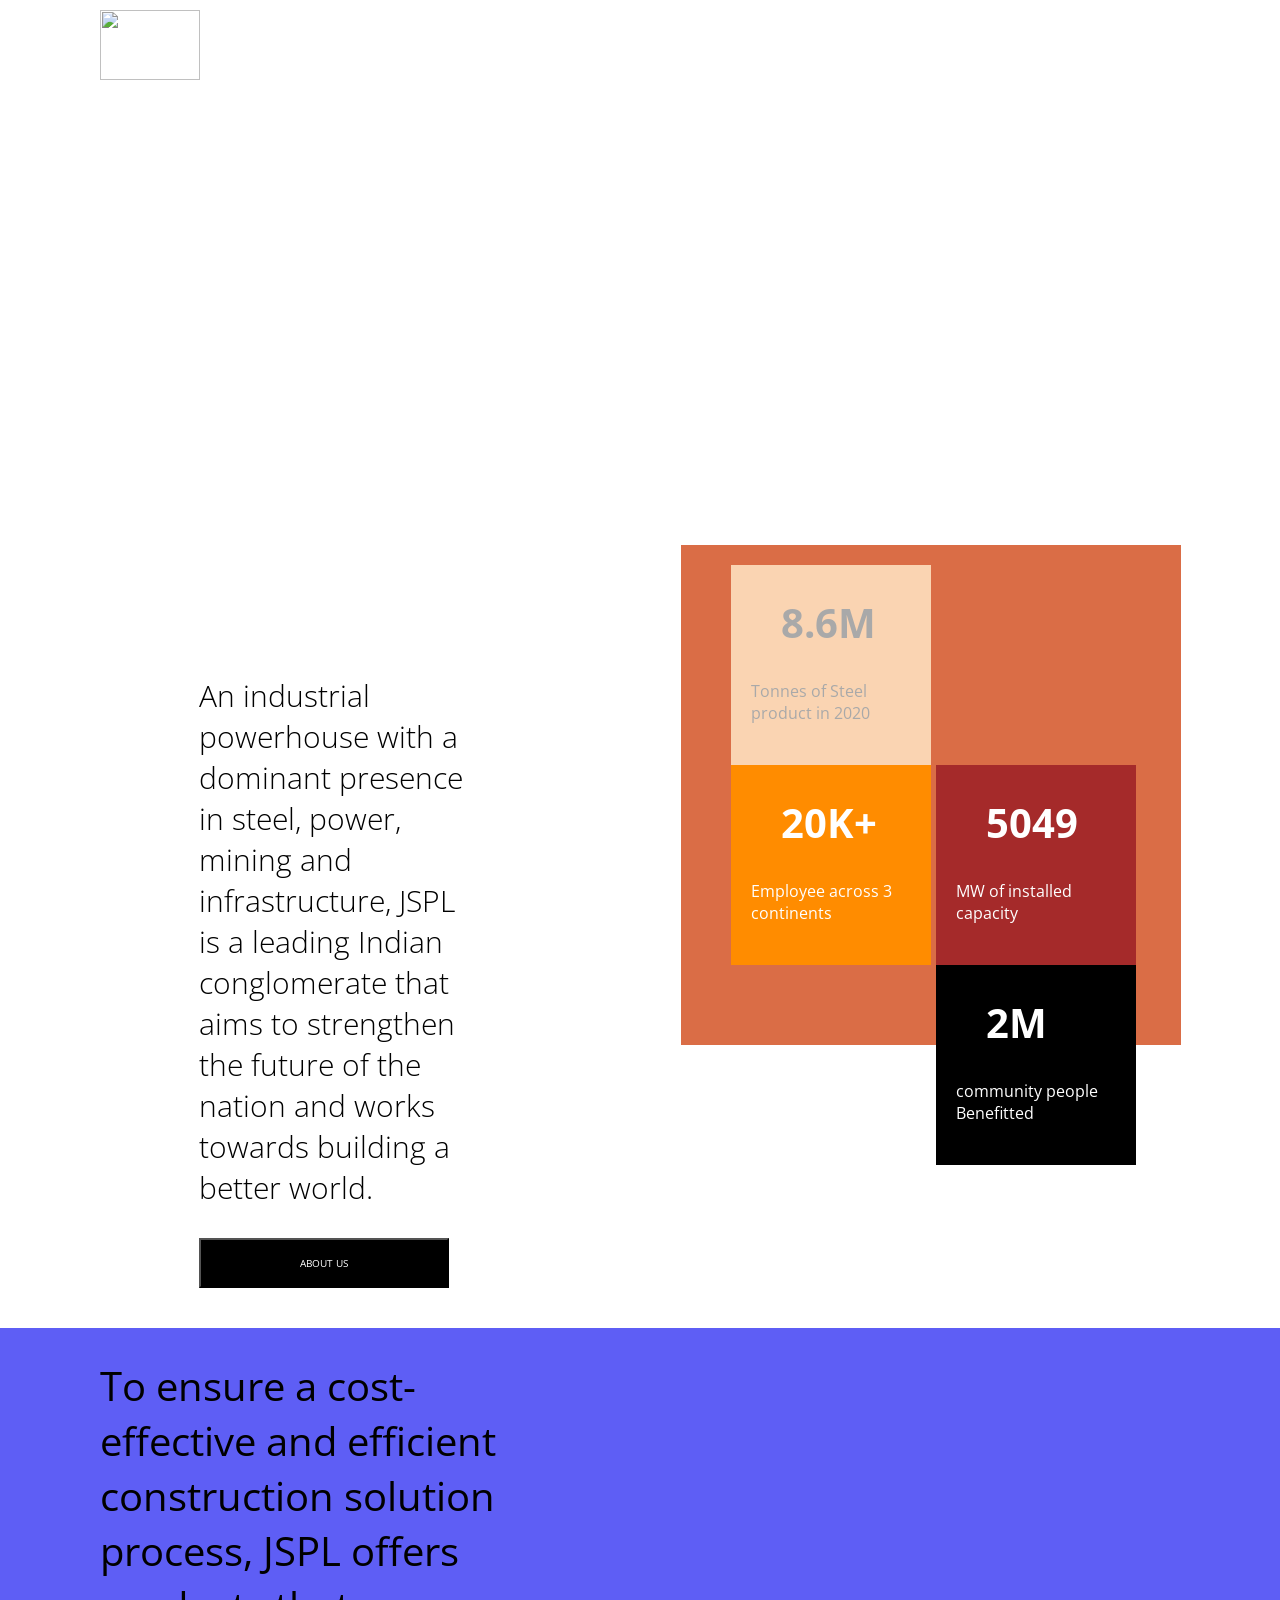
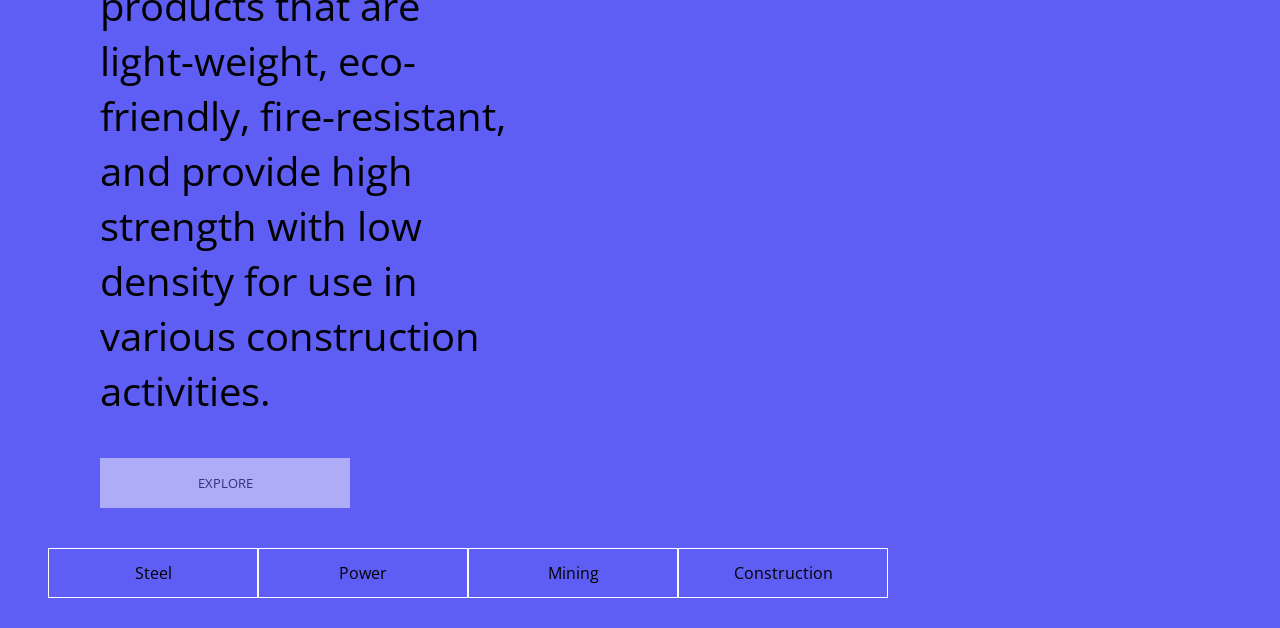
==== index.html @ f0c3167e "added new screens" ====
<!DOCTYPE html>
<html>

<head>
    <title>Steel Plant</title>

    <!-- Css File -->
    <link rel="stylesheet" href="./css/index.css" />

    <!-- Open Sans Font -->
    <link rel="preconnect" href="https://fonts.googleapis.com">
    <link rel="preconnect" href="https://fonts.gstatic.com" crossorigin>
    <link href="https://fonts.googleapis.com/css2?family=Open+Sans:wght@300;400;600;700;800&display=swap"
        rel="stylesheet">
</head>

<body>
    <div class="main-container">
        <div class="first-page-container">
            <video class="background-video" autoplay loop muted>
                <source
                    src="https://d2lptvt2jijg6f.cloudfront.net/jindalsteelpower/custom/1611227461_Landing%20Pg11Jan.mp4"
                    type="video/mp4">
            </video>
            <div class="navbar">
                <img src="https://d3vvmt2ub6odwk.cloudfront.net/static/jspl/dist/images/logo/jspl_logo_content_white.png"
                    width="100px" height="70px">
                <div class="headings">
                    <a>ABOUT US</a> |
                    <a>BUSINESSES</a> |
                    <a>PRODUCTS</a> |
                    <a>PEOPLE</a> |
                    <a>INVESTERS & MEDIA</a> |
                    <a>SUSTAINABILITY</a> |
                    <a>COMMUNITY</a>
                </div>
            </div>
            <div class="title">
                Envisioning Success through innovation
            </div>
        </div>
        <div class="details">
            <div class="about">
                <p class="paragraph">
                    An industrial powerhouse with a dominant presence in steel, power, mining and infrastructure, JSPL
                    is a leading Indian conglomerate that aims to strengthen the future of the nation and works towards
                    building a better world.
                </p>
                <button class="aboutus">
                    About us
                </button>
            </div>
            <div class="company-details">
                <div class="left-box">
                    <div class="inner-box orange-color">
                        <div class="first numbers">8.6M</div>
                        <div class="first text">Tonnes of Steel product in 2020</div>
                    </div>
                    <div class="inner-box dark-orange">
                        <div class="numbers">20K+</div>
                        <div class="text">Employee across 3 continents</div>
                    </div>
                </div>
                <div class="right-box">
                    <div class="inner-box brown-color">
                        <div class="numbers">5049</div>
                        <div class="text">MW of installed capacity</div>
                    </div>
                    <div class="inner-box block-color">
                        <div class="numbers">2M</div>
                        <div class="text">community people Benefitted</div>
                    </div>
                </div>
            </div>
        </div>
        <div class="work-place">
            <p>To ensure a cost-effective and efficient construction solution process, JSPL offers products that are
                light-weight, eco-friendly, fire-resistant, and provide high strength with low density for use in
                various construction activities.</p>
            <button class="explore">EXPLORE</button>  
            <ul class="nav-tab">
                <div class="nav-item">Steel</div>
                <div class="nav-item">Power</div>
                <div class="nav-item">Mining</div>
                <div class="nav-item">Construction</div>
            </ul>  
        </div>
    </div>
</body>

</html>
---- css/index.css ----
*{
    box-sizing: border-box;
    font-family: 'Open Sans', sans-serif;
}
body{
    margin: 0;
}
.main-container{
    max-width: 1600px;
    margin: auto;
}

.first-page-container{
    min-height: 70vh; 
}

.background-video{
    height: 100%;
    width: 100%;
    object-fit: cover;
}

.navbar{
    position: absolute;
    display: flex;
    top:0;
    justify-content: space-between;
    width: 100%;
    color: white;
    padding-top: 10px ;
    padding-left: 100px;
}

.headings{
    display: flex;
    justify-content: space-between;
    width: 90%;
    color: white;
    padding-top: 40px ;
    padding-left: 50px;
    padding-right: 50px;
}

.headings a:hover{
    font-size: 25px;
    transition-duration: 0.5s;
}

.title{
    position: absolute;
    font-size: 50px;
    top: 200px;
    width: 700px;
    padding-left: 150px;
    color: white;
    font-weight: bold;
}

.details{
    display: flex;
    justify-content: space-around;
    width: 100%;
}

.about{
    display: flex;
    flex-direction: column;
    padding-left: 100px;
    width: 30%;
}

.paragraph{
    font-weight: lighter;
    font-size: 30px;
}

.aboutus{
    width: 250px;
    height: 50px;
    background-color: black;
    font-size: 10px;
    color: white;
    text-transform: uppercase;
}   

.aboutus:hover{
    width: 260px;
    height: 55px;
    background-color: tomato;
    font-size: 15px;
    border: none;
    transition-duration: 0.5s;
    transition-timing-function: ease-in-out;
    transform-style: preserve-3d;
}

.company-details{ 
    background-color: rgba(209, 73, 24, 0.8);
    width: 500px;
    height: 500px;
    margin-top: -100px;
    display: flex;
    z-index: 9999;
}

.left-box{
    display: flex;
    flex-direction: column;
    margin-top: 20px;
    margin-left: 50px;
}

.inner-box{
    width: 200px;
    height: 200px;
}

.orange-color{
    background-color: rgb(250, 212, 178);
}

.dark-orange{
    background-color:darkorange ;
}

.first{
    color: darkgrey !important;
}

.numbers{
    font-weight: bold;
    font-size: 40px;
    color: white;
    padding-left: 50px;
    padding-top: 30px;
}

.right-box{
    display: flex;
    flex-direction: column;
    margin: 5px;
    margin-top: 220px;
    margin-bottom: auto;
}

.brown-color{
    background-color: brown;
}

.block-color{
    background-color: black;
}

.text{
    color: white;
    padding: 20px;
    padding-top: 30px;
}

.work-place{
    background-color: rgb(94, 94, 245);
    width: 100%;
    min-height: 100vh;
    margin-top: 30px;
}

.work-place p{
    width: 40%;
    font-size: 40px;
    padding-left: 100px;
    padding-top: 30px;
}

.explore{
    width: 250px;
    height: 50px;
    background-color: snow;
    border: none;
    margin-left: 100px;
    opacity: 0.5;
}

.explore:hover{
    width: 260px;
    height: 55spx;
    background-color: black;
    color: white;
    font-size: 15px;
    transition-duration: 0.5s;
    opacity: 1;
}

.nav-tab{
    display: flex;
    justify-content:center;
    width: 70%;
    margin-top: 40px;
}

.nav-item{
    display: flex;
    justify-content: center;
    border: 1px solid white;
    height: 50px;
    width: 210px;
    align-items: center;
}

.nav-item:hover{
    height: 50px;
    width: 220px;
    background-color: white;
    transition-duration: 0.5s;
}
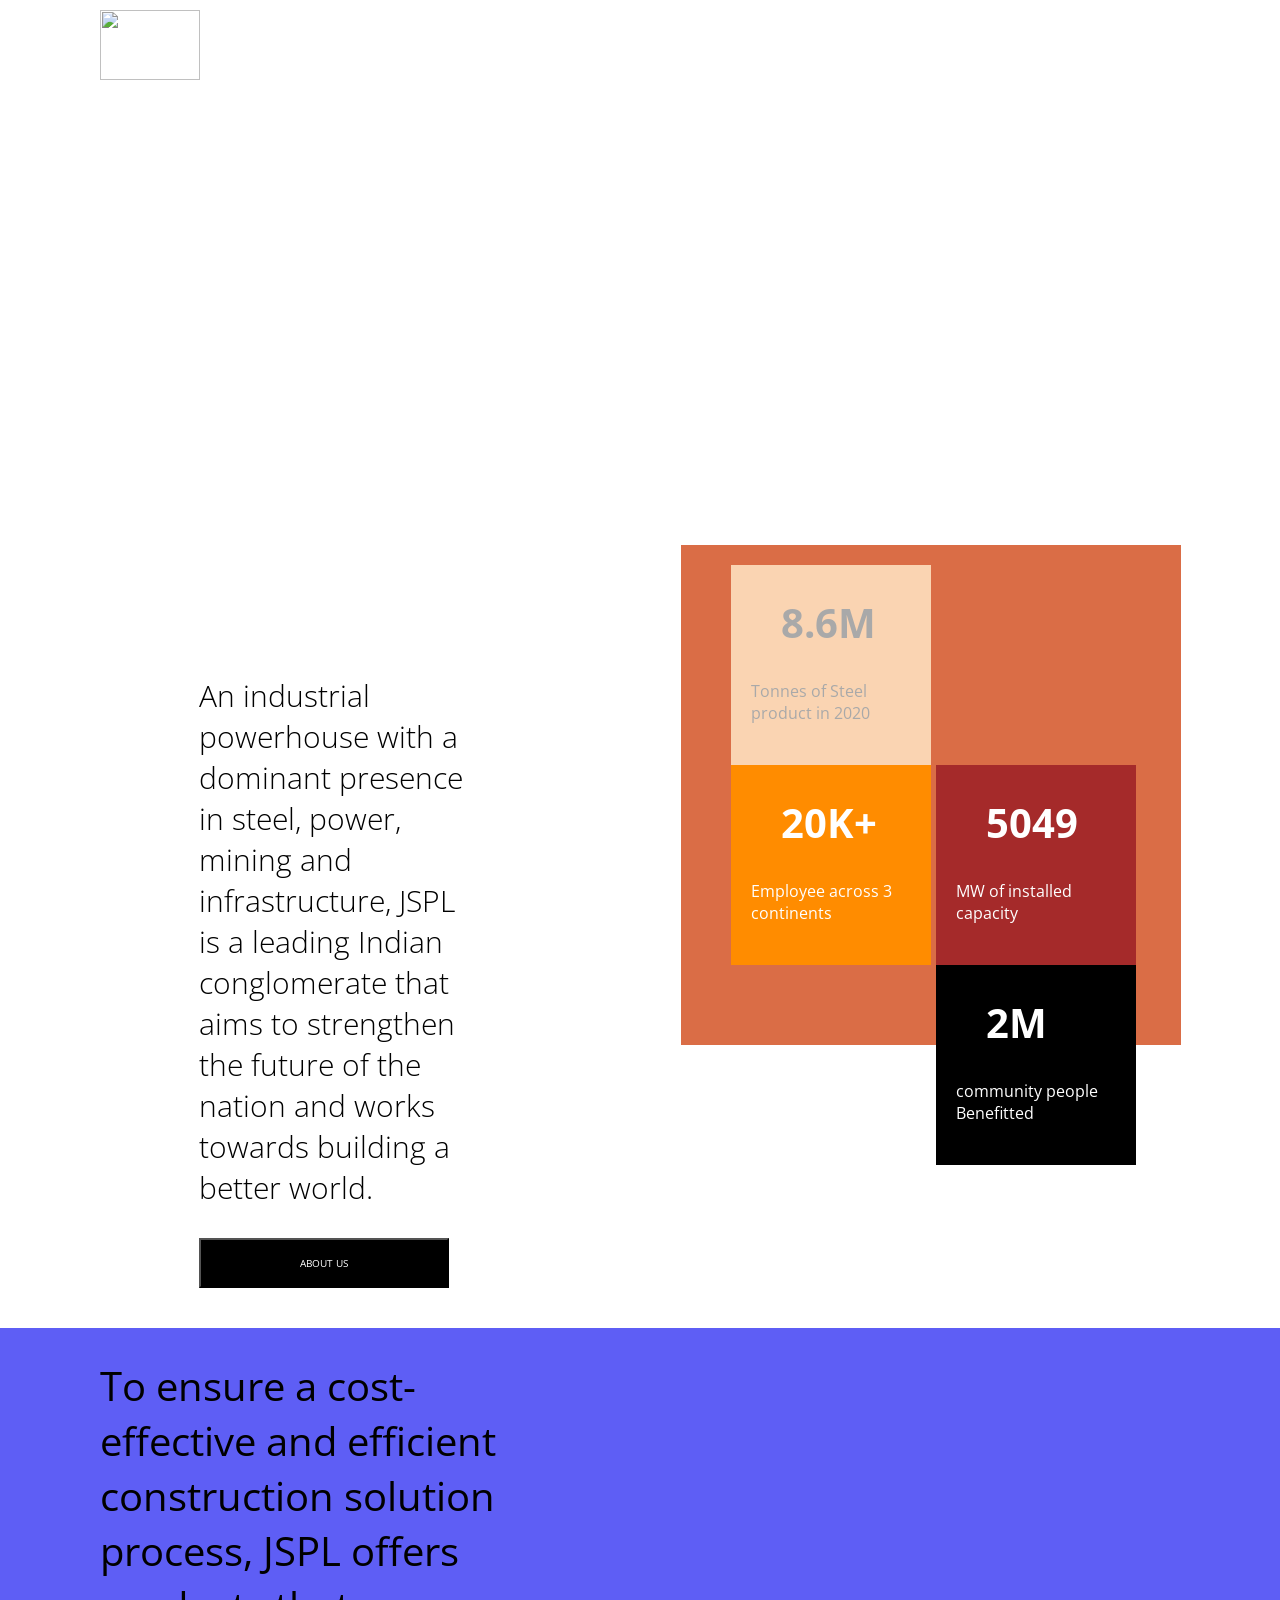
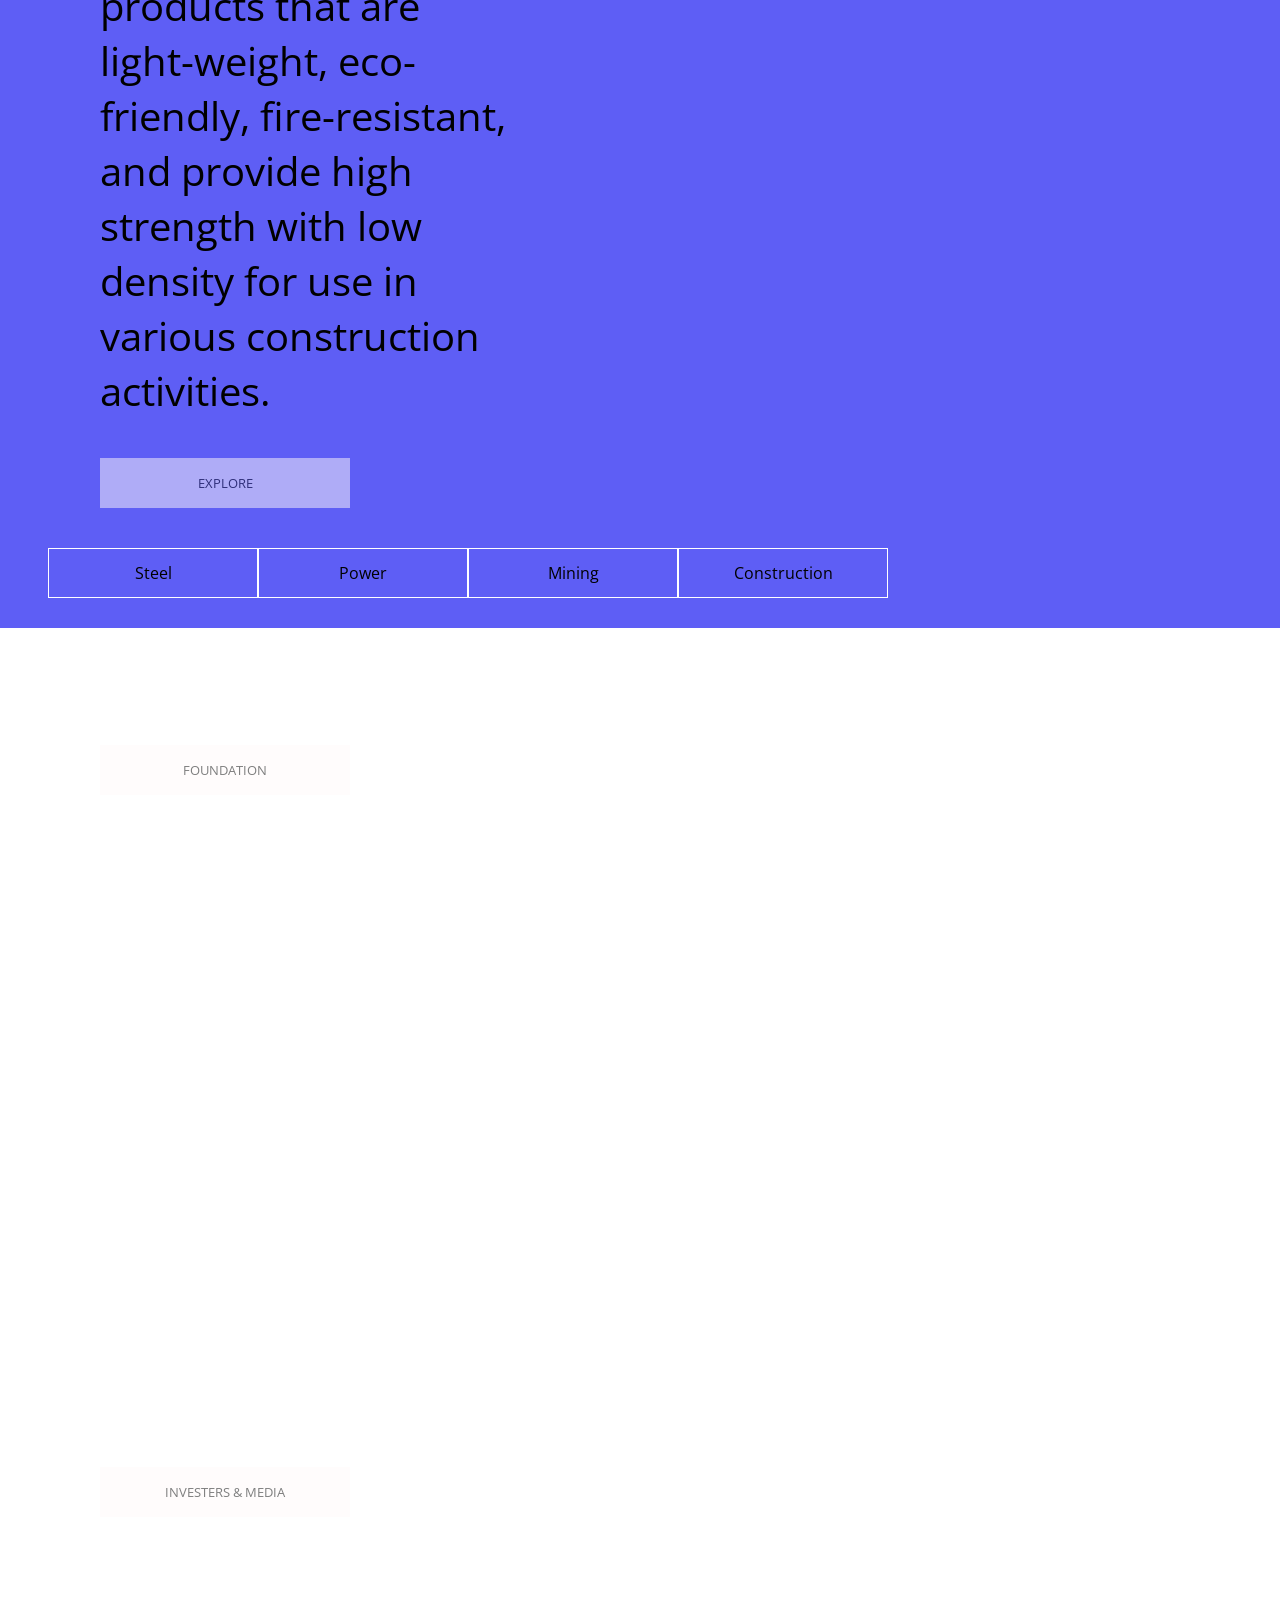
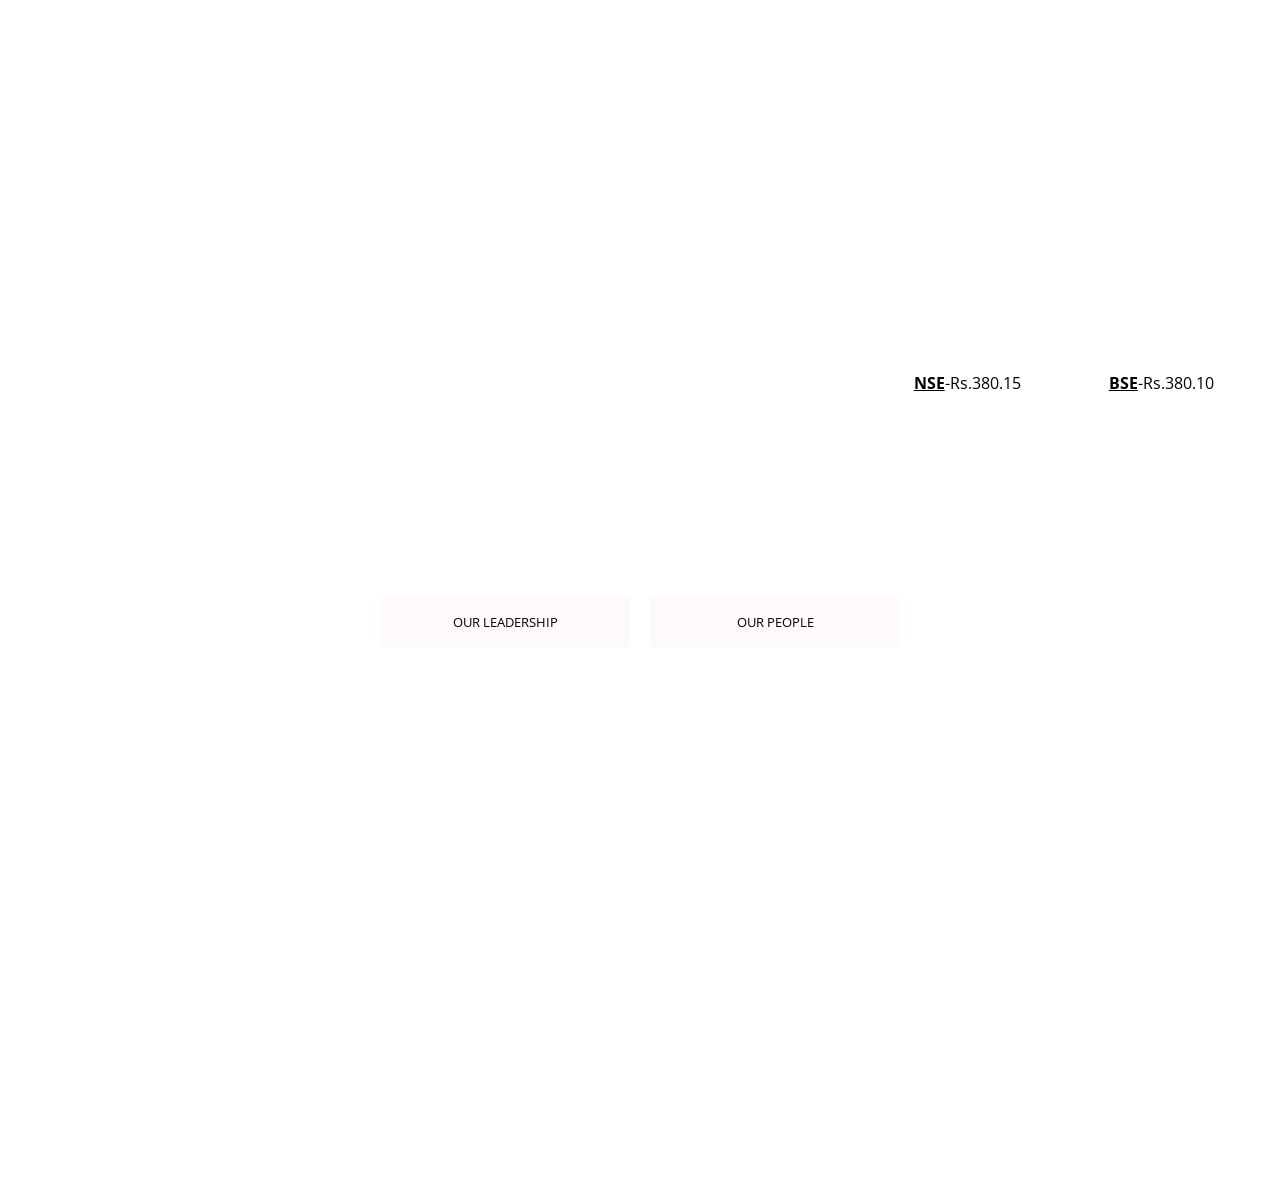
==== commit 32e69e58: "to new screens" ====
--- a/index.html
+++ b/index.html
@@ -77,13 +77,75 @@
             <p>To ensure a cost-effective and efficient construction solution process, JSPL offers products that are
                 light-weight, eco-friendly, fire-resistant, and provide high strength with low density for use in
                 various construction activities.</p>
-            <button class="explore">EXPLORE</button>  
+            <button class="explore">EXPLORE</button>
             <ul class="nav-tab">
                 <div class="nav-item">Steel</div>
                 <div class="nav-item">Power</div>
                 <div class="nav-item">Mining</div>
                 <div class="nav-item">Construction</div>
-            </ul>  
+            </ul>
+        </div>
+        <div class="building-a-better-community">
+            <div>
+                <div class="building">Building a better community</div>
+                <button class="explore">FOUNDATION</button>
+            </div>
+            <div class="item-container">
+                <div class="item-counter-container">
+                    <div class="item-container-heading">20+</div>
+                    <div class="item-container-info">CSR Project</div>
+                </div>
+                <div class="item-counter-container">
+                    <div class="item-container-heading">10K+</div>
+                    <div class="item-container-info">scholarships for poor & underprivileged students</div>
+                </div>
+                <div class="item-counter-container">
+                    <div class="item-container-heading">78K+</div>
+                    <div class="item-container-info">Students empowered through quality education</div>
+                </div>
+                <div class="item-counter-container">
+                    <div class="item-container-heading">30Lakh+</div>
+                    <div class="item-container-info">saplings planted</div>
+                </div>
+            </div>
+        </div>
+        <div class="Journey-of-Sustainable-Growth">
+            <div>
+                <div class="building">Journey of Sustainable Growth</div>
+                <button class="explore">INVESTERS & MEDIA</button>
+            </div>
+            <div class="item-container">
+                <div class="item-counter-container">
+                    <div class="item-container-heading">8.6 MTPA</div>
+                    <div class="item-container-info">Steel Produced</div>
+                </div>
+                <div class="item-counter-container">
+                    <div class="item-container-heading">5049 MW</div>
+                    <div class="item-container-info">Installed capacity</div>
+                </div>
+                <div class="item-counter-container">
+                    <div class="item-container-heading">40K Cr</div>
+                    <div class="item-container-info"> Consolidated Gross Revenue</div>
+                </div>
+                <div class="rs-container">
+                    <div class="nse-rs">
+                        <div class="nse">NSE</div>
+                        <div class="rs">-Rs.380.15</div>
+                    </div>
+                    <div class="nse-rs">
+                        <div class="nse">BSE</div>
+                        <div class="rs">-Rs.380.10</div>
+                    </div>
+                </div>
+            </div>
+        </div>
+        <div class="Visionary-Experts">
+            <div class="Passionate-Minds">Visionary Experts & Passionate Minds</div>
+            <div class="button">
+                <button class="OUR-LEADERSHIP">OUR LEADERSHIP</button>
+                <button class="OUR-LEADERSHIP">OUR PEOPLE</button>
+            </div>
+            
         </div>
     </div>
 </body>
--- a/css/index.css
+++ b/css/index.css
@@ -39,6 +39,7 @@
     padding-top: 40px ;
     padding-left: 50px;
     padding-right: 50px;
+    cursor:pointer;
 }
 
 .headings a:hover{
@@ -211,4 +212,116 @@
     width: 220px;
     background-color: white;
     transition-duration: 0.5s;
+}
+
+.building-a-better-community{
+    background-image: url("https://d2lptvt2jijg6f.cloudfront.net/jindalsteelpower/custom/1604139489_sustainable-bg.jpg");
+    width: 100%;
+    min-height: 80vh;
+    margin-top: 2px;
+    display: flex;
+    flex-direction: column;
+    justify-content: space-between;
+    padding-bottom: 30px;
+}
+
+.building{
+    color: white;
+    font-weight: bold;
+    font-size: 40px;
+    padding-left: 100px;
+    padding-top: 30px;
+    padding-bottom: 30px;
+}
+
+.item-container{
+    display: flex;
+    justify-content:space-around;
+}
+
+.item-counter-container{
+    display: flex;
+    flex-direction: column;
+    align-items: center;
+    max-width: 150px;
+}
+
+.item-container-heading{
+    color: white;
+    font-weight: bold;
+    font-size: 40px;
+}
+
+.item-container-info{
+    color: white;
+    font-size: 20px;
+}
+
+.Journey-of-Sustainable-Growth{
+    background-image: url("https://d2lptvt2jijg6f.cloudfront.net/jindalsteelpower/custom/jindalsteelpower/1608638148_our-latest-bg.jpg");
+    width: 100%;
+    min-height: 80vh;
+    margin-top: 2px;
+    display: flex;
+    flex-direction: column;
+    justify-content: space-between;
+    padding-bottom: 30px;
+}
+
+.rs-container{
+    display: flex;
+    justify-content: space-between;
+    background-color: white;
+    width: 300px;
+    height: 30px;
+    align-items: center;
+    margin-top: 90px;
+}
+
+.nse-rs{
+    display: flex;
+}
+
+.nse{
+    text-decoration: underline;
+    font-weight: bold;
+    cursor: pointer;
+}
+
+.Visionary-Experts{
+    background-image: url("https://d2lptvt2jijg6f.cloudfront.net/jindalsteelpower/custom/1606902107_Visionary_index_bg1.jpg");
+    width: 100%;
+    height: 80vh;
+}
+
+.Passionate-Minds{
+    display: flex;
+    justify-content: center;
+    color: white;
+    font-weight: bold;
+    font-size: 40px;
+    padding-top: 30px;
+}
+
+.button{
+    display: flex;
+    justify-content: center;
+    padding-top: 30px;
+}
+
+.OUR-LEADERSHIP{
+    width: 250px;
+    height: 50px;
+    background-color: snow;
+    border: none;
+    margin:10px;
+}
+
+.OUR-LEADERSHIP:hover{
+    width: 250px;
+    height: 55px;
+    background-color: black;
+    color: white;
+    font-size: 15px;
+    transition-duration: 0.5s;
 }
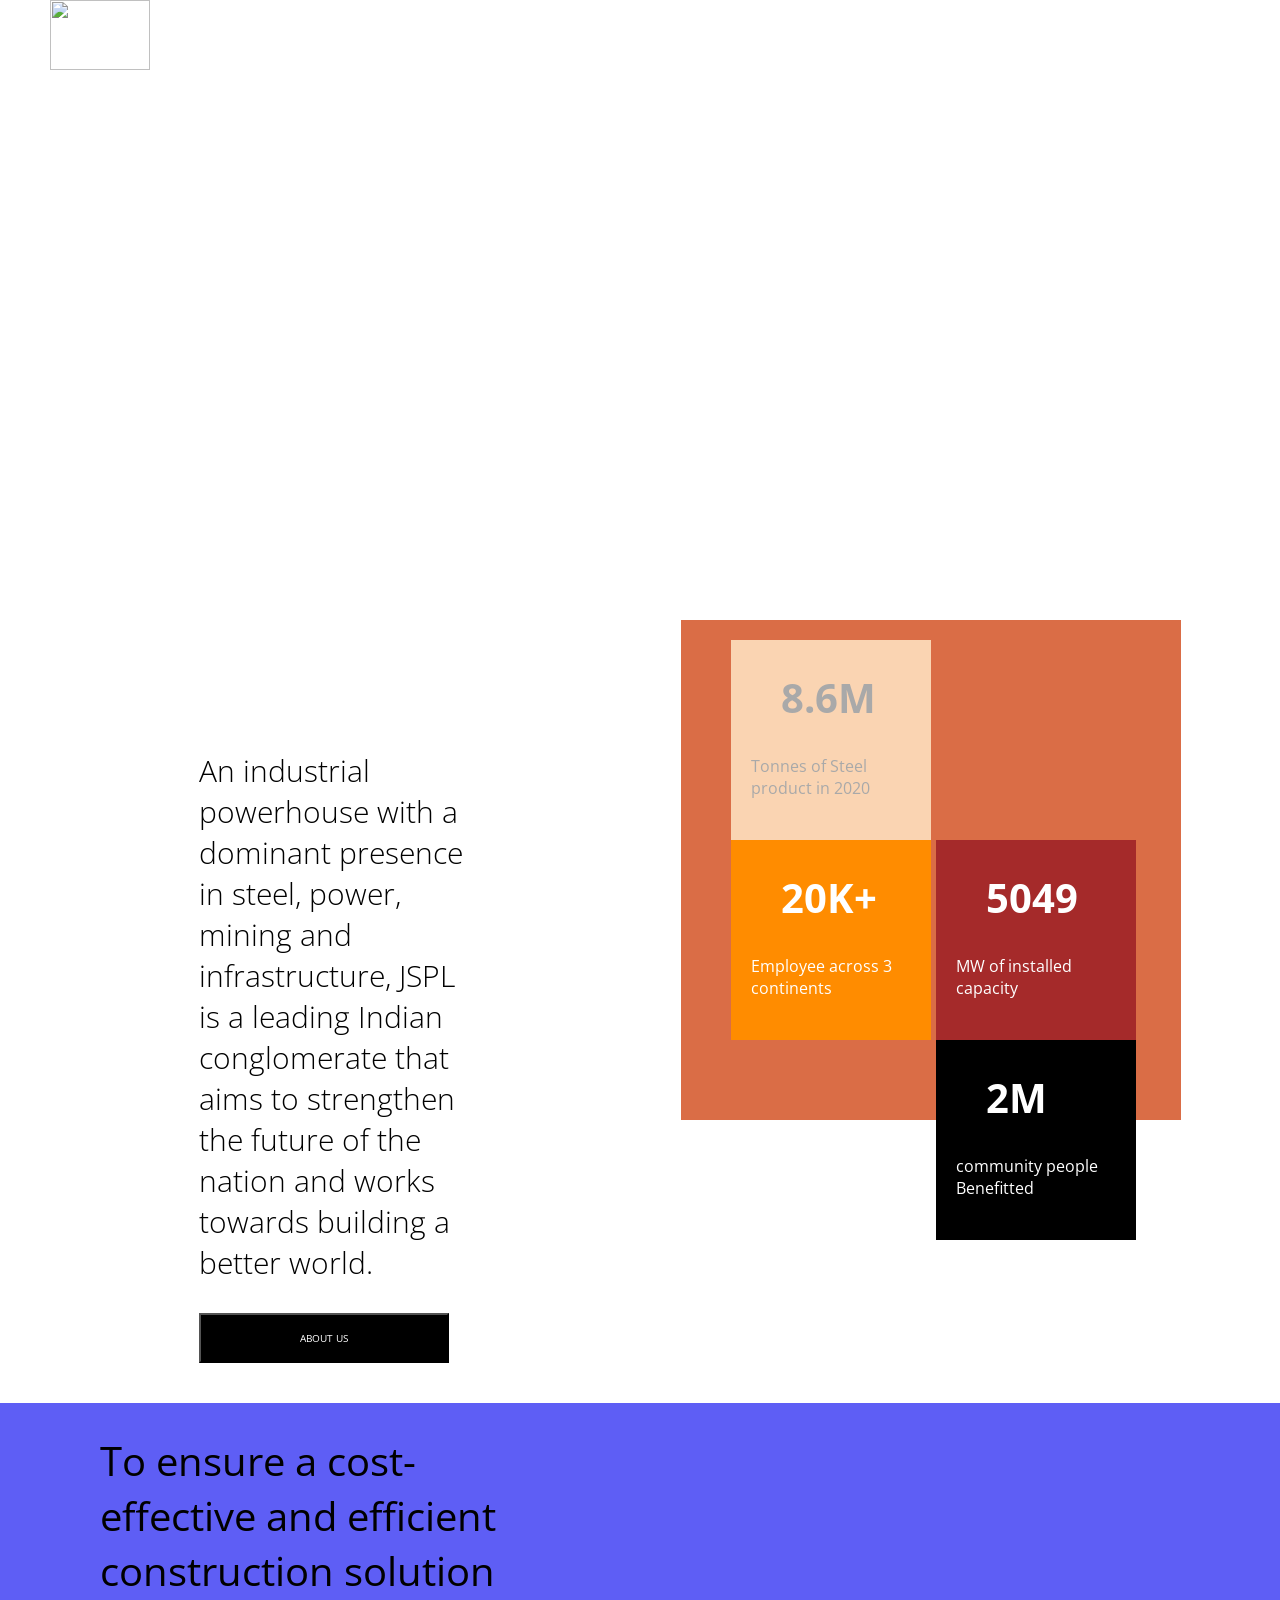
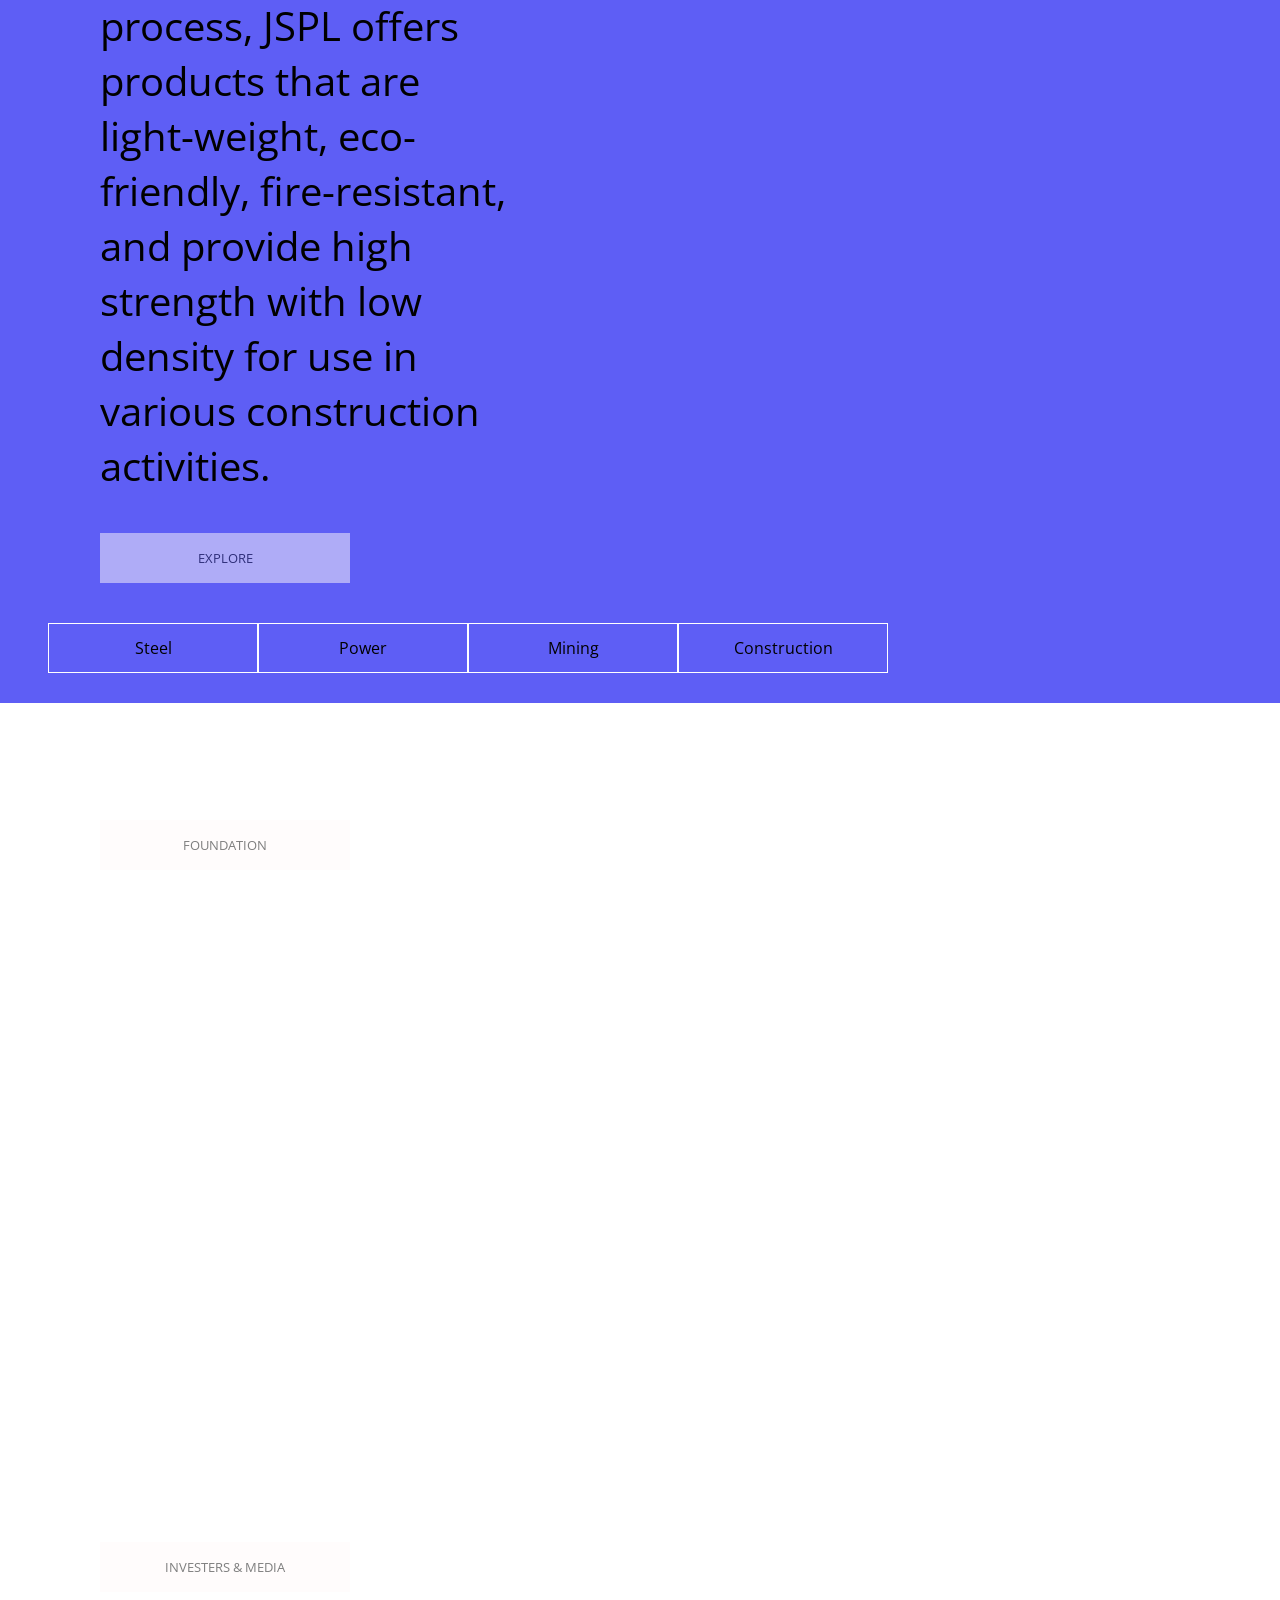
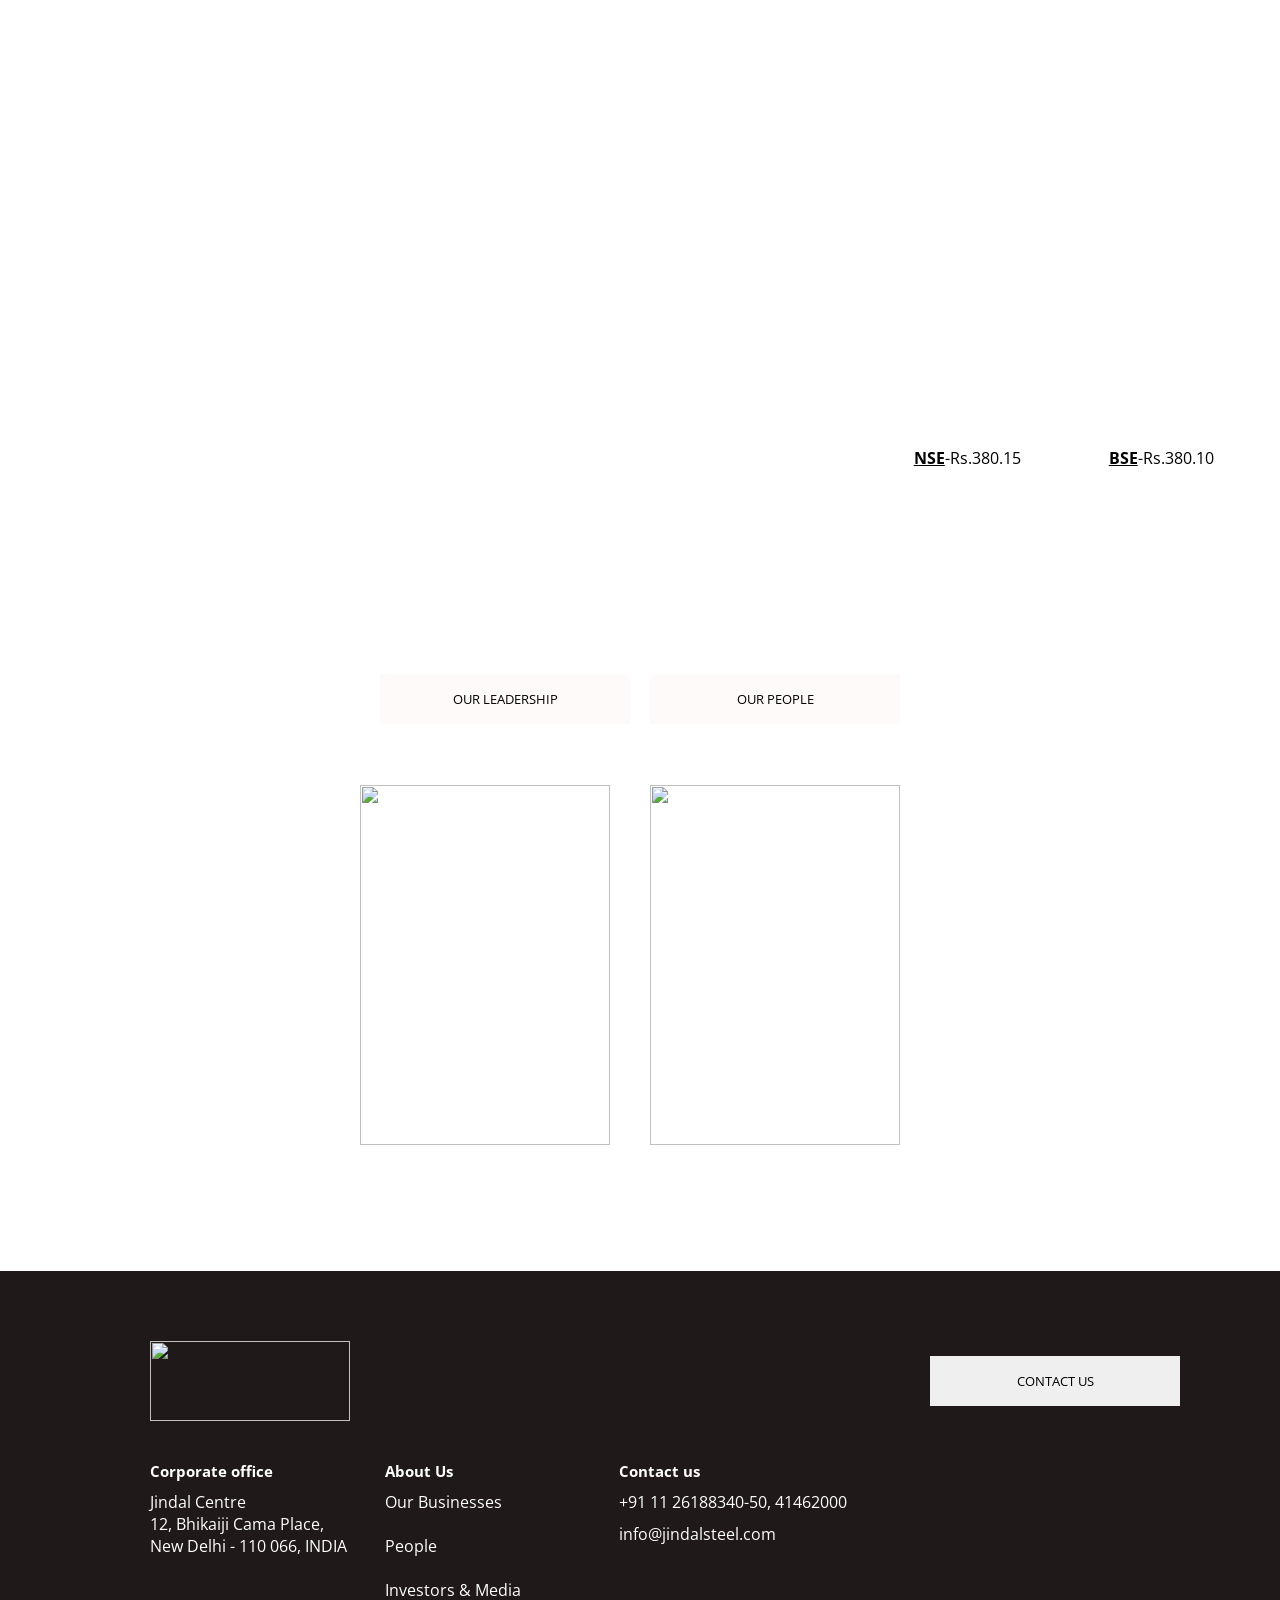
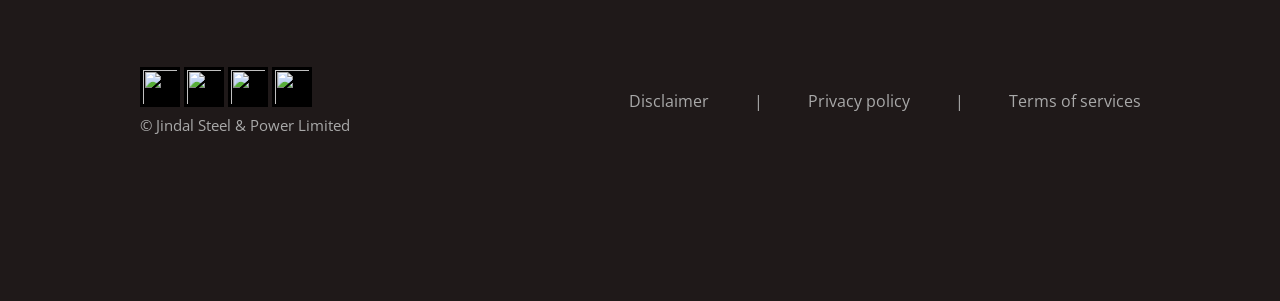
==== commit 7f61a984: "new files" ====
--- a/index.html
+++ b/index.html
@@ -34,6 +34,25 @@
                     <a>SUSTAINABILITY</a> |
                     <a>COMMUNITY</a>
                 </div>
+                <div id="mybtn" class="menu-image">
+                    <img class="image-fit" src="https://d3vvmt2ub6odwk.cloudfront.net/static/jspl/dist/images/icons/menu.png" alt=""/>
+                </div>
+                <div id="mymodal" class="modal">
+                    <div class="modal-content">
+                        <div class="modal-header">
+                            <span class="close">&times;</span>
+                        </div>
+                        <div class="modal-body">
+                            <div>ABOUT US</div>
+                            <div>BUSINESSES</div>
+                            <div>PRODUCTS</div>
+                            <div>PEOPLE</div>
+                            <div>INVESTERS & MEDIA</div>
+                            <div>SUSTAINABILITY</div>
+                            <div>COMMUNITY</div>
+                        </div>
+                    </div>
+                </div>
             </div>
             <div class="title">
                 Envisioning Success through innovation
@@ -145,9 +164,104 @@
                 <button class="OUR-LEADERSHIP">OUR LEADERSHIP</button>
                 <button class="OUR-LEADERSHIP">OUR PEOPLE</button>
             </div>
-            
+            <div class="Visionary-Experts-image">
+                <div class="gallery-item">
+                    <img class="images"
+                        src="https://d2lptvt2jijg6f.cloudfront.net/jindalsteelpower/post/1610887750_Akhauri-Sinha.jpg">
+                    <div class="name">Mr.Akhauri sinha</div>
+                    <div class="person-details">Director Finance (Designate)</div>
+                </div>
+                <div class="gallery-item">
+                    <img class="images"
+                        src="https://d2lptvt2jijg6f.cloudfront.net/jindalsteelpower/post/1610886755_V-R-Sharma.jpg">
+                    <div class="name">Mr. V. R. Sharma</div>
+                    <div class="person-details">Managing Director, JSPL
+                    </div>
+                </div>
+                <div class="gallery-item">
+                    <img class="images"
+                        src="https://d2lptvt2jijg6f.cloudfront.net/jindalsteelpower/post/1610887580_naveen-jindal.jpg">
+                    <div class="name">Mr. Naveen Jindal</div>
+                    <div class="person-details">Chairman, JSPL</div>
+                </div>
+                <div class="gallery-item">
+                    <img class="images"
+                        src="https://d2lptvt2jijg6f.cloudfront.net/jindalsteelpower/post/1610886687_Shallu-Jindal.jpg">
+                    <div class="name">Ms. Shallu Jindal</div>
+                    <div class="person-details">Director, JSPL</div>
+                </div>
+            </div>
+        </div>
+        <div class="jindal-steel-plant">
+            <div class="icon-and-button">
+                <img class="jindal-icon"
+                    src="https://d2lptvt2jijg6f.cloudfront.net/jindalsteelpower/custom/1618572300_jspl_logo-w.png">
+                <button class="contact-us">CONTACT US</button>
+            </div>
+            <div class="address-details">
+                <div class="address">
+                    <div class="Corporate-office">Corporate office</div>
+                    <div class="Corporate-office-address">
+                        Jindal Centre<br>
+
+                        12, Bhikaiji Cama Place,<br>
+
+                        New Delhi - 110 066, INDIA
+                    </div>
+                </div>
+                <div class="address">
+                    <div class="Corporate-office">About Us</div>
+                    <div class="Corporate-office-address">
+                        Our Businesses<br><br>
+                        People<br><br>
+                        Investors & Media
+                    </div>
+                </div>
+                <div class="address">
+                    <div class="Corporate-office">Contact us</div>
+                    <div class="contact-no">+91 11 26188340-50, 41462000</div>
+                    <div class="contact-no">info@jindalsteel.com</div>
+                </div>
+            </div>
+            <div class="last-line">
+                <div class="media">
+                    <div>
+                        <img class="social-media" src="https://d3vvmt2ub6odwk.cloudfront.net/static/jspl/dist/images/icons/facebook.svg">
+                        <img class="social-media" src="https://d3vvmt2ub6odwk.cloudfront.net/static/jspl/dist/images/icons/twitter.svg">
+                        <img class="social-media" src="https://d3vvmt2ub6odwk.cloudfront.net/static/jspl/dist/images/icons/linkedin.svg">
+                        <img class="social-media" src="https://d3vvmt2ub6odwk.cloudfront.net/static/jspl/dist/images/icons/youtube.svg">
+                    </div>
+                    <div class="Jindal-Steel-Power-Limited">© Jindal Steel & Power Limited</div>
+                </div>
+                <div class="Disclaimer">
+                    <a>Disclaimer</a> 
+                    <div>|</div>
+                    <a>Privacy policy</a>
+                    <div>|</div> 
+                    <a>Terms of services</a>
+                </div>
+            </div>
         </div>
     </div>
 </body>
 
+<script>
+    var modalStyle=document.getElementById("mymodal");
+    var myButton=document.getElementById("mybtn");
+    var span=document.getElementsByClassName("close")[0];
+
+    myButton.onclick=function(){
+        modalStyle.style.display="block";
+    }
+
+    span.onclick=function(){
+        modalStyle.style.display="none";
+    }
+
+    window.onclick=function(event){
+        if (event.target == modalStyle) {
+            modalStyle.style.display="none";
+        }
+    }
+</script>
 </html>
--- a/css/index.css
+++ b/css/index.css
@@ -11,7 +11,14 @@
 }
 
 .first-page-container{
-    min-height: 70vh; 
+    height: 80vh; 
+    position: relative;
+}
+
+@media screen and (max-width:700px) {
+    .first-page-container{
+        height: 100vh;
+    }
 }
 
 .background-video{
@@ -27,32 +34,115 @@
     justify-content: space-between;
     width: 100%;
     color: white;
-    padding-top: 10px ;
-    padding-left: 100px;
+    padding: 0 50px;
+    align-items: center;
 }
 
 .headings{
-    display: flex;
-    justify-content: space-between;
-    width: 90%;
     color: white;
     padding-top: 40px ;
-    padding-left: 50px;
-    padding-right: 50px;
     cursor:pointer;
-}
-
-.headings a:hover{
-    font-size: 25px;
-    transition-duration: 0.5s;
+    padding: 40px 30px 0px 30px;
+}
+@media screen and (max-width:990px) {
+    .headings{
+        display: none;
+    }
+}
+
+@media screen and (min-width:990px) {
+    .menu-image{
+        display: none;
+    }
+}
+.menu-image{
+    width: 30px;
+    height: 30px;
+    cursor: pointer;
+}
+.image-fit{
+    width: 100%;
+    height: 100%;
+}
+
+.modal {
+    display: none; 
+    position: fixed; 
+    z-index: 1; 
+    padding-top: 100px; 
+    left: 0;
+    top: 0;
+    width: 100%; 
+    height: 100%; 
+    overflow: auto; 
+    background-color: rgb(0,0,0); 
+    background-color: rgba(0,0,0,0.4); 
+  }
+
+  .modal-content {
+    position: relative;
+    background-color: #1f1a1a;
+    margin: auto;
+    padding: 0;
+    width: 80%;
+    box-shadow: 0 4px 8px 0 rgba(0,0,0,0.2),0 6px 20px 0 rgba(0,0,0,0.19);
+    -webkit-animation-name: animatetop;
+    -webkit-animation-duration: 0.4s;
+    animation-name: animatetop;
+    animation-duration: 0.4s
+  }
+
+  .close {
+    color: white;
+    float: right;
+    font-size: 28px;
+    font-weight: bold;
+  }
+
+  .close:hover,
+  .close:focus {
+      color: rgb(80, 54, 30);
+      text-decoration: none;
+      cursor: pointer;
+}
+
+.modal-header {
+    padding: 10px 16px;
+    background-color: #202420;
+    color: white;
+  }
+
+.modal-body {
+    padding: 2px 16px;
+    color: white;
+}
+ 
+.modal-body div{
+    height: 50px;
+    display: flex;
+    flex-direction: column;
+    border-bottom: 1px solid dimgray;
+    justify-content: center;
+    align-items: center;
+}
+
+.modal-body div:hover{
+    background-color: lightslategray;
+    transition-duration: 0.3s;
+}
+
+.headings a{
+    font-size: 16px;
+    padding: 0px 10px;
 }
 
 .title{
     position: absolute;
     font-size: 50px;
-    top: 200px;
-    width: 700px;
-    padding-left: 150px;
+    top: 50%;
+    transform: translateY(-50%);
+    max-width: 700px;
+    padding-left: 10%;
     color: white;
     font-weight: bold;
 }
@@ -61,6 +151,23 @@
     display: flex;
     justify-content: space-around;
     width: 100%;
+}
+
+@media screen and (max-width:800px) {
+    .details{
+        display: flex;
+        flex-direction: column;
+    }
+
+    .paragraph{
+        width: 100%;
+        padding: 10px 50px 20px 50px;
+    }
+
+    .company-details{
+        margin-bottom: 200px;
+        margin-top: 50px !important;
+    }
 }
 
 .about{
@@ -292,6 +399,7 @@
     background-image: url("https://d2lptvt2jijg6f.cloudfront.net/jindalsteelpower/custom/1606902107_Visionary_index_bg1.jpg");
     width: 100%;
     height: 80vh;
+    margin-top: 2px;
 }
 
 .Passionate-Minds{
@@ -324,4 +432,142 @@
     color: white;
     font-size: 15px;
     transition-duration: 0.5s;
+}
+
+.Visionary-Experts-image{
+    width: 600px;
+    height: 50vh;
+    overflow-x: scroll;
+    display: flex;
+    margin: auto;
+    margin-top:30px;
+}
+
+.gallery-item{
+    display: flex;
+    flex-direction: column;
+    justify-content: center;
+    padding: 20px;
+    cursor: pointer;
+}
+
+.images{
+    width: 250px;
+    height: 40vh;
+}
+
+.name{
+    font-weight: bold;
+    font-size: 20px;
+    color: white;
+}
+
+.person-details{
+    font-weight: bold;
+    color: white;
+}
+
+.jindal-steel-plant{
+    background-color: rgb(31, 25, 25);
+    width: 100%;
+    height: 70vh;
+    margin-top: 2px;
+}
+
+.icon-and-button{
+    display: flex;
+    justify-content: space-between;
+    padding-left: 150px;
+    padding-right: 100px;
+    padding-top: 70px;
+    align-items: center;
+}
+
+.jindal-icon{
+    width: 200px;
+    height: 80px;
+}
+
+.contact-us{
+    width: 250px;
+    height: 50px;
+    border: none;
+}
+
+.contact-us:hover{
+    width: 250px;
+    height: 50px;
+    background-color: black;
+    transition-duration: 0.5s;
+    color: white;
+}    
+
+.address-details{
+   width: 55%;
+   display: flex;
+   justify-content: space-between;
+   margin-left: 150px;
+}
+
+.address{
+   width: 250px;
+   padding-top: 40px;
+
+}
+
+.Corporate-office{
+   color: white;
+   font-weight: bold;
+   font-size: 15px;
+}
+
+.Corporate-office-address{
+    color: white;
+    font: medium;
+    padding-top: 10px;
+}
+
+.contact-no{
+    color: white;
+    padding-top: 10px;
+    cursor: pointer;
+}
+
+.last-line{
+    display: flex;
+    justify-content: space-around;
+    height: 200px;
+    align-items: center;
+}
+
+.media{
+     display: flex;
+     flex-direction: column;
+}
+
+.social-media{
+    background-color: black;
+    width: 40px;
+    height: 40px;
+    padding: 3px;
+}
+
+.Jindal-Steel-Power-Limited{
+    font-size: 15px;
+    color: darkgrey;
+}
+
+.Disclaimer{
+    display: flex;
+    width: 40%;
+    justify-content: space-between;
+}
+
+.Disclaimer a{
+    color: darkgrey;
+    cursor: pointer;
+}
+
+.Disclaimer div{
+    color: darkgrey;
 }
